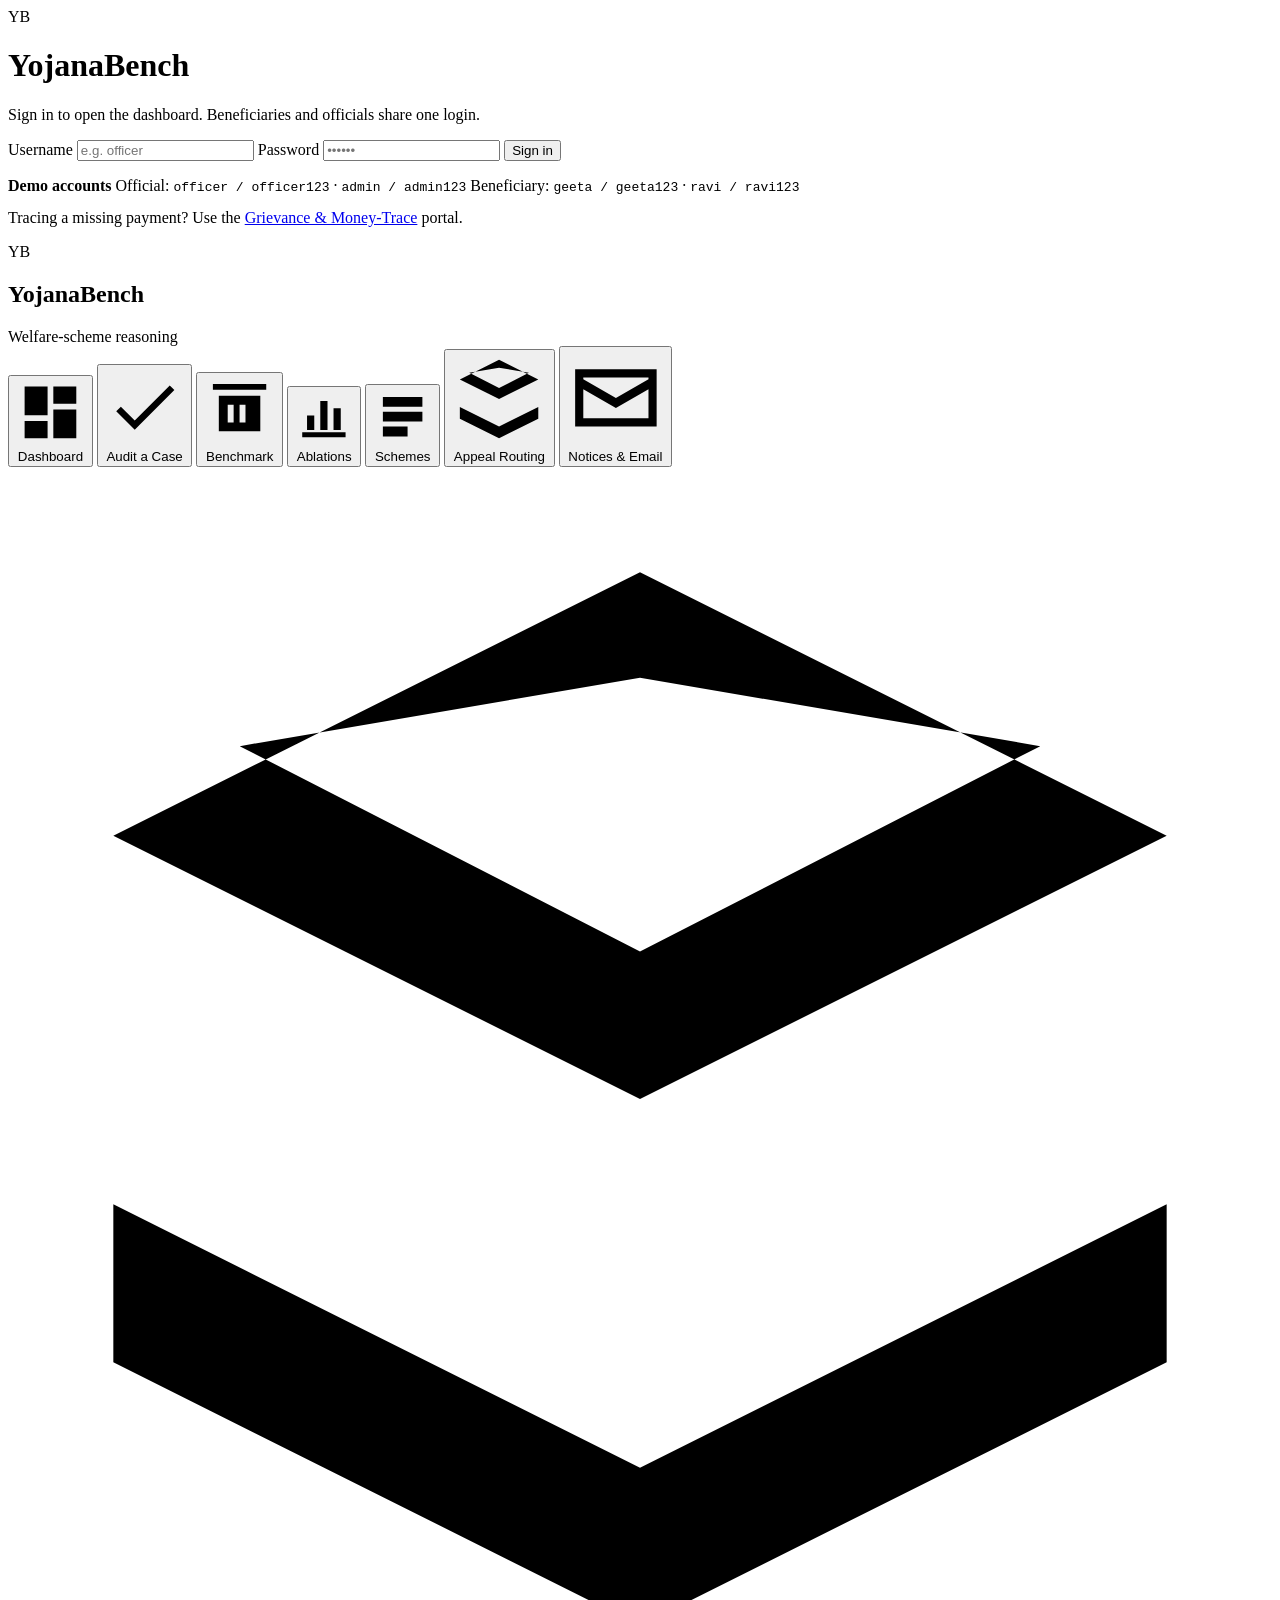
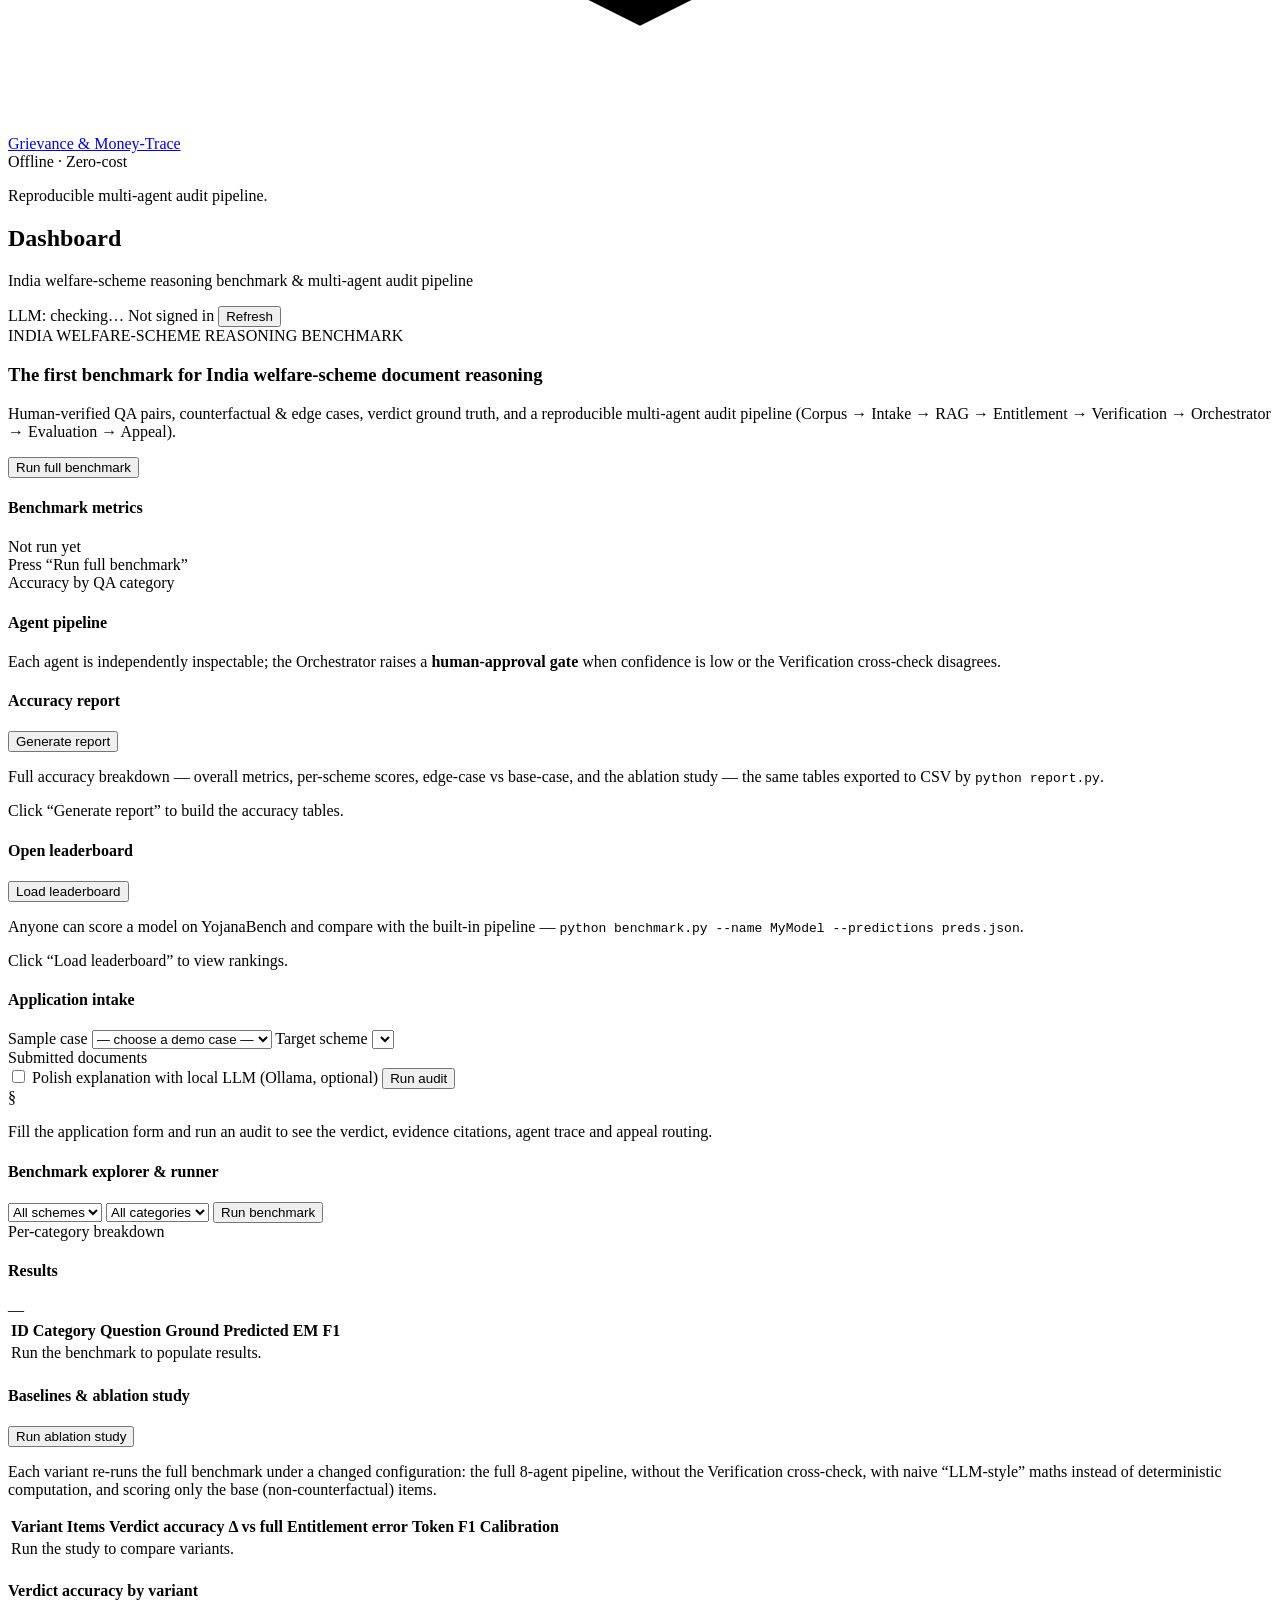
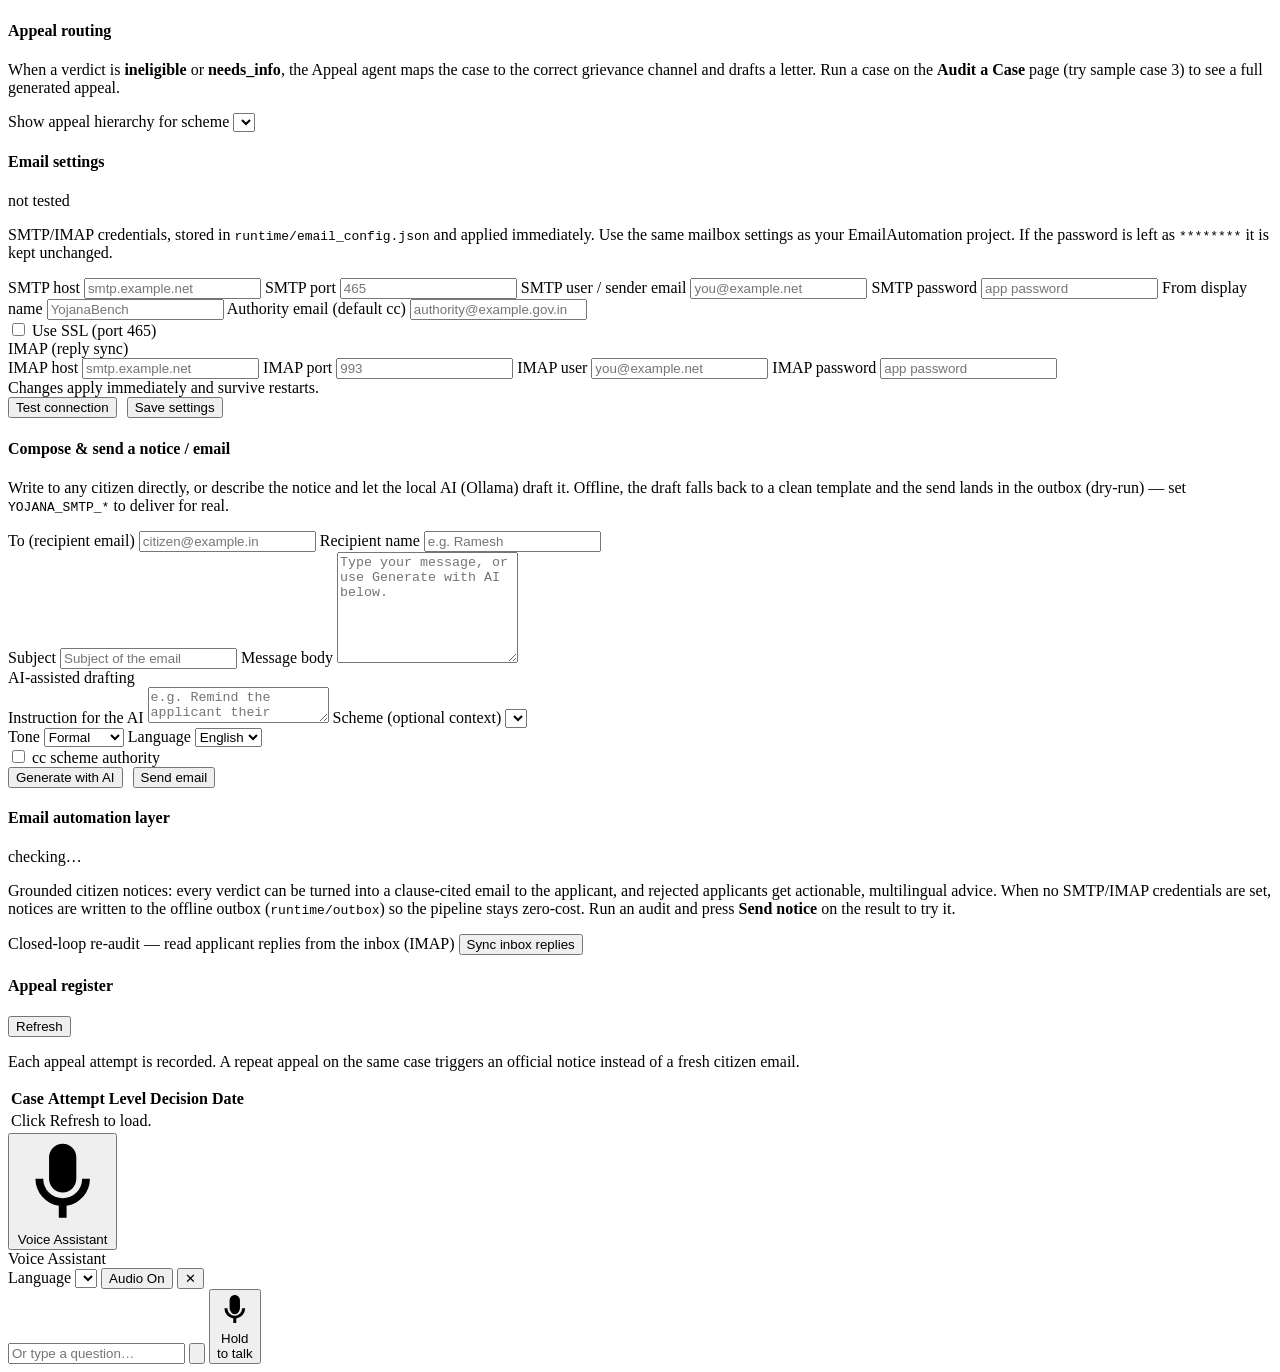
==== YojanaBench/frontend/index.html @ f9360691 "Add YojanaBench: welfare-scheme audit pipeline + DBT money-trace grievance module" ====
<!DOCTYPE html>
<html lang="en">
<head>
  <meta charset="UTF-8" />
  <meta name="viewport" content="width=device-width, initial-scale=1.0" />
  <title>YojanaBench — Welfare-Scheme Audit</title>
  <link rel="stylesheet" href="/static/styles.css?v=2" />
</head>
<body>
  <!-- ============================ LOGIN GATE ============================ -->
  <div id="auth-gate" class="auth-gate">
    <div class="auth-card">
      <div class="brand-mark">YB</div>
      <h1>YojanaBench</h1>
      <p class="muted-line">Sign in to open the dashboard. Beneficiaries and officials share one login.</p>
      <label class="field"><span>Username</span>
        <input id="gate-user" type="text" autocomplete="username" placeholder="e.g. officer" /></label>
      <label class="field"><span>Password</span>
        <input id="gate-pass" type="password" autocomplete="current-password" placeholder="••••••" /></label>
      <button class="btn btn-primary btn-block" id="gate-login">Sign in</button>
      <p id="gate-error" class="form-error"></p>
      <div class="demo-hint">
        <strong>Demo accounts</strong>
        <span>Official: <code>officer / officer123</code> · <code>admin / admin123</code></span>
        <span>Beneficiary: <code>geeta / geeta123</code> · <code>ravi / ravi123</code></span>
      </div>
      <p class="muted-line" style="margin-top:14px">Tracing a missing payment? Use the
        <a href="/grievance">Grievance &amp; Money-Trace</a> portal.</p>
    </div>
  </div>

  <!-- ============================ SIDEBAR ============================ -->
  <aside class="sidebar">
    <div class="brand">
      <div class="brand-mark">YB</div>
      <div class="brand-text">
        <h1>YojanaBench</h1>
        <span>Welfare-scheme reasoning</span>
      </div>
    </div>
    <nav class="nav">
      <button class="nav-item active" data-page="dashboard">
        <svg viewBox="0 0 24 24"><path d="M3 13h8V3H3v10zm0 8h8v-6H3v6zm10 0h8V11h-8v10zm0-18v6h8V3h-8z"/></svg>
        Dashboard
      </button>
      <button class="nav-item" data-page="audit">
        <svg viewBox="0 0 24 24"><path d="M9 16.2 4.8 12l-1.4 1.4L9 19 21 7l-1.4-1.4z"/></svg>
        Audit a Case
      </button>
      <button class="nav-item" data-page="benchmark">
        <svg viewBox="0 0 24 24"><path d="M3 3h18v2H3V3zm2 4h14v12H5V7zm3 3v6h2V10H8zm4 0v6h2V10h-2z"/></svg>
        Benchmark
      </button>
      <button class="nav-item" data-page="ablations">
        <svg viewBox="0 0 24 24"><path d="M3 20h18v-2H3v2zM5 11h3v6H5v-6zm5.5-6h3v12h-3V5zM16 8h3v9h-3V8z"/></svg>
        Ablations
      </button>
      <button class="nav-item" data-page="schemes">
        <svg viewBox="0 0 24 24"><path d="M4 4h16v4H4V4zm0 6h16v4H4v-4zm0 6h10v4H4v-4z"/></svg>
        Schemes
      </button>
      <button class="nav-item" data-page="appeal">
        <svg viewBox="0 0 24 24"><path d="M12 2 2 7l10 5 10-5-10-5zm0 7.2L4.4 5.3 12 4l7.6 1.3L12 9.2zM2 17l10 5 10-5v-3l-10 5-10-5z"/></svg>
        Appeal Routing
      </button>
      <button class="nav-item" data-page="notices">
        <svg viewBox="0 0 24 24"><path d="M2 5h20v14H2V5zm2 2v.4l8 4.6 8-4.6V7H4zm0 2.9V17h16V9.9l-8 4.6-8-4.6z"/></svg>
        Notices &amp; Email
      </button>
      <a class="nav-item" href="/grievance">
        <svg viewBox="0 0 24 24"><path d="M12 2 2 7l10 5 10-5-10-5zm0 7.2L4.4 5.3 12 4l7.6 1.3L12 9.2zM2 17l10 5 10-5v-3l-10 5-10-5z"/></svg>
        Grievance &amp; Money-Trace
      </a>
    </nav>
    <div class="sidebar-foot">
      <span class="toc-badge">Offline · Zero-cost</span>
      <p>Reproducible multi-agent audit pipeline.</p>
    </div>
  </aside>

  <!-- ============================ MAIN ============================ -->
  <main class="main">
    <header class="topbar">
      <div>
        <h2 id="page-title">Dashboard</h2>
        <p id="page-subtitle">India welfare-scheme reasoning benchmark &amp; multi-agent audit pipeline</p>
      </div>
      <div class="topbar-actions">
        <span id="llm-pill" class="pill pill-muted">LLM: checking…</span>
        <span id="dash-user" class="pill pill-muted">Not signed in</span>
        <button class="btn btn-ghost" id="btn-dash-logout" style="display:none">Sign out</button>
        <button class="btn btn-ghost" id="btn-refresh">Refresh</button>
      </div>
    </header>

    <div class="content">
      <!-- ----------------------- DASHBOARD ----------------------- -->
      <section id="page-dashboard" class="page active">
        <div class="hero">
          <div class="hero-text">
            <span class="tag">INDIA WELFARE-SCHEME REASONING BENCHMARK</span>
            <h3>The first benchmark for India welfare-scheme document reasoning</h3>
            <p>Human-verified QA pairs, counterfactual &amp; edge cases, verdict ground truth,
              and a reproducible multi-agent audit pipeline (Corpus → Intake → RAG →
              Entitlement → Verification → Orchestrator → Evaluation → Appeal).</p>
          </div>
          <button class="btn btn-primary" id="btn-quick-benchmark">Run full benchmark</button>
        </div>

        <div class="stat-grid" id="stat-grid"></div>

        <div class="split">
          <div class="card">
            <div class="card-head">
              <h4>Benchmark metrics</h4>
              <span class="muted" id="metrics-run-note">Not run yet</span>
            </div>
            <div id="quick-metrics" class="metric-grid">
              <div class="metric placeholder">Press “Run full benchmark”</div>
            </div>
            <div class="chart-block">
              <div class="chart-title">Accuracy by QA category</div>
              <div id="category-chart" class="bars"></div>
            </div>
          </div>

          <div class="card">
            <div class="card-head"><h4>Agent pipeline</h4></div>
            <div class="pipeline" id="pipeline-flow"></div>
            <div class="pipeline-note">
              Each agent is independently inspectable; the Orchestrator raises a
              <strong>human-approval gate</strong> when confidence is low or the
              Verification cross-check disagrees.
            </div>
          </div>
        </div>

        <div class="card">
          <div class="card-head">
            <h4>Accuracy report</h4>
            <button class="btn btn-primary" id="btn-accuracy-report">Generate report</button>
          </div>
          <p class="muted">Full accuracy breakdown — overall metrics, per-scheme
            scores, edge-case vs base-case, and the ablation study — the same
            tables exported to CSV by <code>python report.py</code>.</p>
          <div id="report-body" class="report-body">
            <div class="muted center">Click “Generate report” to build the accuracy tables.</div>
          </div>
        </div>

        <div class="card">
          <div class="card-head">
            <h4>Open leaderboard</h4>
            <button class="btn btn-primary" id="btn-leaderboard">Load leaderboard</button>
          </div>
          <p class="muted">Anyone can score a model on YojanaBench and compare with
            the built-in pipeline — <code>python benchmark.py --name MyModel
            --predictions preds.json</code>.</p>
          <div id="leaderboard-body" class="report-body">
            <div class="muted center">Click “Load leaderboard” to view rankings.</div>
          </div>
        </div>
      </section>

      <!-- ----------------------- AUDIT ----------------------- -->
      <section id="page-audit" class="page">
        <div class="audit-layout">
          <div class="card audit-form">
            <div class="card-head"><h4>Application intake</h4></div>

            <label class="field">
              <span>Sample case</span>
              <select id="sample-case"><option value="">— choose a demo case —</option></select>
            </label>

            <label class="field">
              <span>Target scheme</span>
              <select id="audit-scheme"></select>
            </label>

            <div id="applicant-fields" class="field-grid"></div>

            <div class="field">
              <span>Submitted documents</span>
              <div id="doc-checklist" class="doc-checklist"></div>
            </div>

            <label class="switch">
              <input type="checkbox" id="audit-use-llm" />
              <span>Polish explanation with local LLM (Ollama, optional)</span>
            </label>

            <button class="btn btn-primary btn-block" id="btn-audit">Run audit</button>
          </div>

          <div class="card audit-result" id="audit-result">
            <div class="empty-state">
              <div class="empty-icon">§</div>
              <p>Fill the application form and run an audit to see the verdict,
                evidence citations, agent trace and appeal routing.</p>
            </div>
          </div>
        </div>
      </section>

      <!-- ----------------------- BENCHMARK ----------------------- -->
      <section id="page-benchmark" class="page">
        <div class="card">
          <div class="card-head">
            <h4>Benchmark explorer &amp; runner</h4>
            <div class="filter-row">
              <select id="bench-scheme"><option value="">All schemes</option></select>
              <select id="bench-category">
                <option value="">All categories</option>
                <option value="eligibility">eligibility</option>
                <option value="entitlement">entitlement</option>
                <option value="documents">documents</option>
                <option value="appeal">appeal</option>
              </select>
              <button class="btn btn-primary" id="btn-run-benchmark">Run benchmark</button>
            </div>
          </div>
          <div id="bench-metrics" class="metric-grid"></div>
          <div class="chart-block">
            <div class="chart-title">Per-category breakdown</div>
            <div id="bench-category-chart" class="bars"></div>
          </div>
        </div>

        <div class="card">
          <div class="card-head">
            <h4>Results</h4>
            <span class="muted" id="bench-count">—</span>
          </div>
          <div class="table-wrap">
            <table class="results-table">
              <thead>
                <tr>
                  <th>ID</th><th>Category</th><th>Question</th>
                  <th>Ground</th><th>Predicted</th><th>EM</th><th>F1</th>
                </tr>
              </thead>
              <tbody id="bench-rows">
                <tr><td colspan="7" class="muted center">Run the benchmark to populate results.</td></tr>
              </tbody>
            </table>
          </div>
        </div>
      </section>

      <!-- ----------------------- ABLATIONS ----------------------- -->
      <section id="page-ablations" class="page">
        <div class="card">
          <div class="card-head">
            <h4>Baselines &amp; ablation study</h4>
            <button class="btn btn-primary" id="btn-run-ablation">Run ablation study</button>
          </div>
          <p class="muted">Each variant re-runs the full benchmark under a changed
            configuration: the full 8-agent pipeline, without the Verification
            cross-check, with naive “LLM-style” maths instead of deterministic
            computation, and scoring only the base (non-counterfactual) items.</p>
          <div class="table-wrap">
            <table class="results-table">
              <thead>
                <tr><th>Variant</th><th>Items</th><th>Verdict accuracy</th>
                  <th>Δ vs full</th><th>Entitlement error</th><th>Token F1</th><th>Calibration</th></tr>
              </thead>
              <tbody id="ablation-rows">
                <tr><td colspan="7" class="muted center">Run the study to compare variants.</td></tr>
              </tbody>
            </table>
          </div>
        </div>
        <div class="card">
          <div class="card-head"><h4>Verdict accuracy by variant</h4></div>
          <div id="ablation-chart" class="bars"></div>
        </div>
      </section>

      <!-- ----------------------- SCHEMES ----------------------- -->
      <section id="page-schemes" class="page">
        <div class="scheme-grid" id="scheme-grid"></div>
      </section>

      <!-- ----------------------- APPEAL ----------------------- -->
      <section id="page-appeal" class="page">
        <div class="card">
          <div class="card-head"><h4>Appeal routing</h4></div>
          <p class="muted">When a verdict is <b>ineligible</b> or <b>needs_info</b>, the Appeal
            agent maps the case to the correct grievance channel and drafts a letter.
            Run a case on the <b>Audit a Case</b> page (try sample case 3) to see a full
            generated appeal.</p>
          <div class="field">
            <span>Show appeal hierarchy for scheme</span>
            <select id="appeal-scheme"></select>
          </div>
          <div id="appeal-hierarchy" class="hierarchy"></div>
        </div>
      </section>

      <!-- ----------------------- NOTICES / EMAIL ----------------------- -->
      <section id="page-notices" class="page">
        <div class="card">
          <div class="card-head">
            <h4>Email settings</h4>
            <span id="email-test-status" class="pill pill-muted">not tested</span>
          </div>
          <p class="muted">SMTP/IMAP credentials, stored in <code>runtime/email_config.json</code>
            and applied immediately. Use the same mailbox settings as your EmailAutomation
            project. If the password is left as <code>********</code> it is kept unchanged.</p>
          <div class="field-grid">
            <label class="field"><span>SMTP host</span>
              <input type="text" id="set-smtp-host" placeholder="smtp.example.net" /></label>
            <label class="field"><span>SMTP port</span>
              <input type="number" id="set-smtp-port" placeholder="465" /></label>
            <label class="field"><span>SMTP user / sender email</span>
              <input type="text" id="set-smtp-user" placeholder="you@example.net" /></label>
            <label class="field"><span>SMTP password</span>
              <input type="password" id="set-smtp-pass" placeholder="app password" /></label>
            <label class="field"><span>From display name</span>
              <input type="text" id="set-smtp-name" placeholder="YojanaBench" /></label>
            <label class="field"><span>Authority email (default cc)</span>
              <input type="text" id="set-authority" placeholder="authority@example.gov.in" /></label>
          </div>
          <label class="switch"><input type="checkbox" id="set-smtp-ssl" /> Use SSL (port 465)</label>
          <div class="section-label">IMAP (reply sync)</div>
          <div class="field-grid">
            <label class="field"><span>IMAP host</span>
              <input type="text" id="set-imap-host" placeholder="smtp.example.net" /></label>
            <label class="field"><span>IMAP port</span>
              <input type="number" id="set-imap-port" placeholder="993" /></label>
            <label class="field"><span>IMAP user</span>
              <input type="text" id="set-imap-user" placeholder="you@example.net" /></label>
            <label class="field"><span>IMAP password</span>
              <input type="password" id="set-imap-pass" placeholder="app password" /></label>
          </div>
          <div class="notice-actions">
            <span class="muted" id="email-test-note">Changes apply immediately and survive restarts.</span>
            <div style="display:flex;gap:10px">
              <button class="btn btn-ghost" id="btn-email-test">Test connection</button>
              <button class="btn btn-primary" id="btn-email-save">Save settings</button>
            </div>
          </div>
        </div>

        <div class="card">
          <div class="card-head"><h4>Compose &amp; send a notice / email</h4></div>
          <p class="muted">Write to any citizen directly, or describe the notice and let
            the local AI (Ollama) draft it. Offline, the draft falls back to a clean
            template and the send lands in the outbox (dry-run) — set
            <code>YOJANA_SMTP_*</code> to deliver for real.</p>
          <div class="field-grid">
            <label class="field"><span>To (recipient email)</span>
              <input type="email" id="mail-to" placeholder="citizen@example.in" /></label>
            <label class="field"><span>Recipient name</span>
              <input type="text" id="mail-name" placeholder="e.g. Ramesh" /></label>
          </div>
          <label class="field"><span>Subject</span>
            <input type="text" id="mail-subject" placeholder="Subject of the email" /></label>
          <label class="field"><span>Message body</span>
            <textarea id="mail-body" rows="7" placeholder="Type your message, or use Generate with AI below."></textarea></label>

          <div class="section-label">AI-assisted drafting</div>
          <div class="field-grid">
            <label class="field"><span>Instruction for the AI</span>
              <textarea id="mail-instruction" rows="2" placeholder="e.g. Remind the applicant their income certificate is still pending and they can upload it within 30 days."></textarea></label>
            <label class="field"><span>Scheme (optional context)</span>
              <select id="mail-scheme"></select></label>
          </div>
          <div class="field-grid">
            <label class="field"><span>Tone</span>
              <select id="mail-tone">
                <option value="formal">Formal</option>
                <option value="friendly">Friendly</option>
                <option value="urgent">Urgent</option>
                <option value="reminder">Reminder</option>
              </select></label>
            <label class="field"><span>Language</span>
              <select id="mail-lang">
                <option value="en">English</option>
                <option value="hi">Hindi</option>
                <option value="mr">Marathi</option>
                <option value="ta">Tamil</option>
                <option value="bn">Bengali</option>
              </select></label>
          </div>
          <div class="notice-actions">
            <label class="switch"><input type="checkbox" id="mail-notify-auth" />
              cc scheme authority</label>
            <div style="display:flex;gap:10px">
              <button class="btn btn-ghost" id="btn-mail-draft">Generate with AI</button>
              <button class="btn btn-primary" id="btn-mail-send">Send email</button>
            </div>
          </div>
          <div id="mail-status" class="muted" style="margin-top:10px"></div>
        </div>

        <div class="card">
          <div class="card-head">
            <h4>Email automation layer</h4>
            <span id="notify-layer-status" class="pill pill-muted">checking…</span>
          </div>
          <p class="muted">Grounded citizen notices: every verdict can be turned into a
            clause-cited email to the applicant, and rejected applicants get actionable,
            multilingual advice. When no SMTP/IMAP credentials are set, notices are written
            to the offline outbox (<code>runtime/outbox</code>) so the pipeline stays
            zero-cost. Run an audit and press <b>Send notice</b> on the result to try it.</p>
          <div class="field">
            <span>Closed-loop re-audit — read applicant replies from the inbox (IMAP)</span>
            <button class="btn btn-primary" id="btn-sync-replies">Sync inbox replies</button>
          </div>
          <div id="replies-body" class="report-body"></div>
        </div>

        <div class="card">
          <div class="card-head">
            <h4>Appeal register</h4>
            <button class="btn btn-ghost" id="btn-load-appeals">Refresh</button>
          </div>
          <p class="muted">Each appeal attempt is recorded. A repeat appeal on the same case
            triggers an official notice instead of a fresh citizen email.</p>
          <div class="table-wrap">
            <table class="results-table">
              <thead><tr><th>Case</th><th>Attempt</th><th>Level</th><th>Decision</th><th>Date</th></tr></thead>
              <tbody id="appeal-rows"><tr><td colspan="5" class="muted center">Click Refresh to load.</td></tr></tbody>
            </table>
          </div>
        </div>
      </section>
    </div>
  </main>

  <!-- ----------------------- VOICE ASSISTANT WIDGET ----------------------- -->
  <button id="vb-launcher" class="vb-launcher" aria-haspopup="dialog"
          aria-expanded="false" aria-label="Open voice assistant">
    <svg viewBox="0 0 24 24" aria-hidden="true">
      <path d="M12 14.5A3.5 3.5 0 0 0 15.5 11V5.5a3.5 3.5 0 0 0-7 0V11A3.5 3.5 0 0 0 12 14.5zM17 11a5 5 0 0 1-10 0H5a7 7 0 0 0 6 6.92V21h2v-3.08A7 7 0 0 0 19 11h-2z"/>
    </svg>
    <span id="vb-launcher-label">Voice Assistant</span>
  </button>

  <div id="vb-panel" class="vb-panel" role="dialog" aria-label="Voice assistant"
       aria-hidden="true">
    <div class="vb-header">
      <div class="vb-title">
        <span class="vb-live-dot"></span> Voice Assistant
      </div>
      <label class="vb-lang" for="vb-lang">Language
        <select id="vb-lang" aria-label="Assistant language"></select>
      </label>
      <button id="vb-mute" class="vb-iconbtn" aria-label="Turn spoken replies off">Audio On</button>
      <button id="vb-close" class="vb-iconbtn" aria-label="Close assistant"
              title="Close">✕</button>
    </div>

    <div class="vb-messages" id="vb-messages" role="log" aria-live="polite"></div>

    <div class="vb-chips" id="vb-chips" aria-label="Suggested questions"></div>

    <div class="vb-footer">
      <input id="vb-input" type="text" autocomplete="off"
             aria-label="Type your question" placeholder="Or type a question…" />
      <button id="vb-send" class="vb-send" aria-label="Send">
        <svg viewBox="0 0 24 24" aria-hidden="true"><path d="M2 21 23 12 2 3v7l15 2-15 2v7z"/></svg>
      </button>
      <button id="vb-mic" class="vb-mic" aria-label="Press and hold to talk, release to send">
        <svg viewBox="0 0 24 24" aria-hidden="true">
          <path d="M12 2a3 3 0 0 0-3 3v7a3 3 0 0 0 6 0V5a3 3 0 0 0-3-3zM12 14.5A3.5 3.5 0 0 0 15.5 11V5.5a3.5 3.5 0 0 0-7 0V11A3.5 3.5 0 0 0 12 14.5zM17 11a5 5 0 0 1-10 0H5a7 7 0 0 0 6 6.92V21h2v-3.08A7 7 0 0 0 19 11h-2z"/>
        </svg>
        <span id="vb-mic-label">Hold<br/>to talk</span>
      </button>
    </div>
    <div class="vb-status" id="vb-status" aria-live="polite"></div>
  </div>

  <script src="/static/app.js?v=3"></script>
  <script src="/static/voicebot.js?v=3"></script>
</body>
</html>
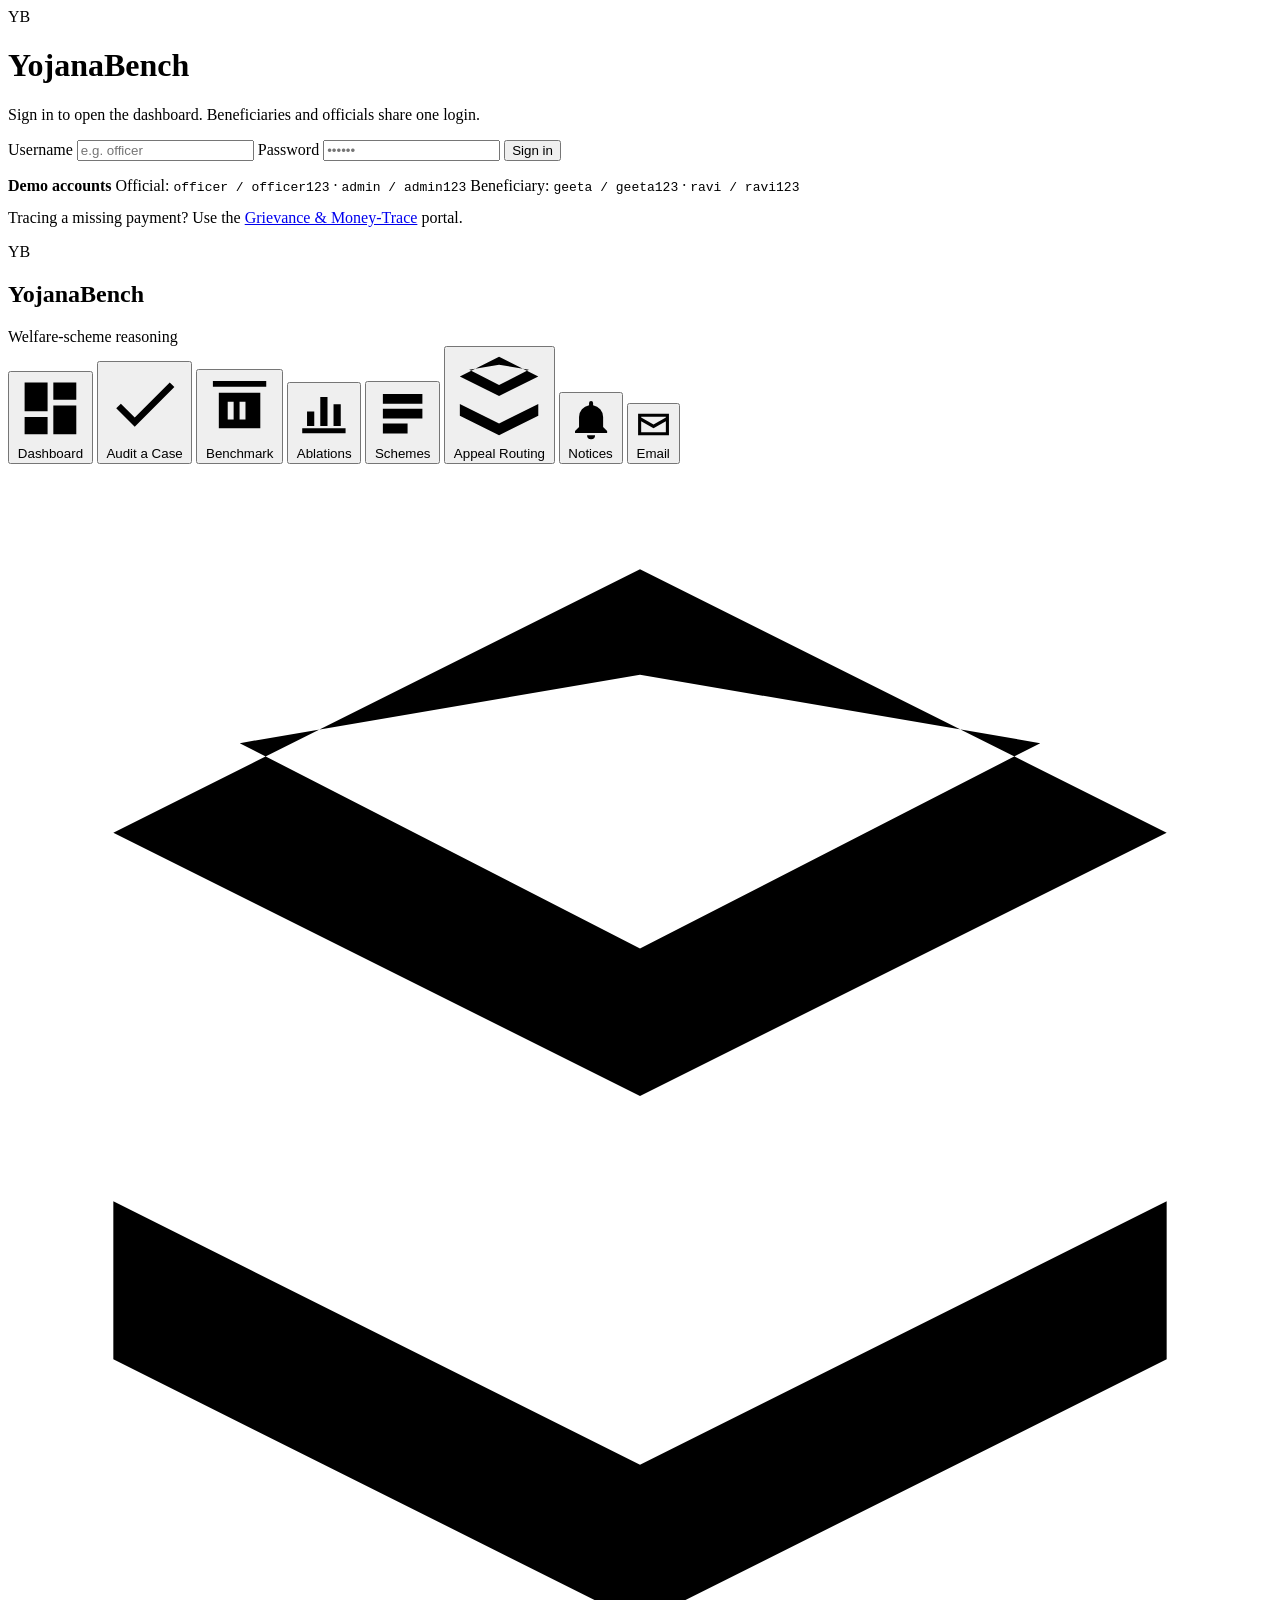
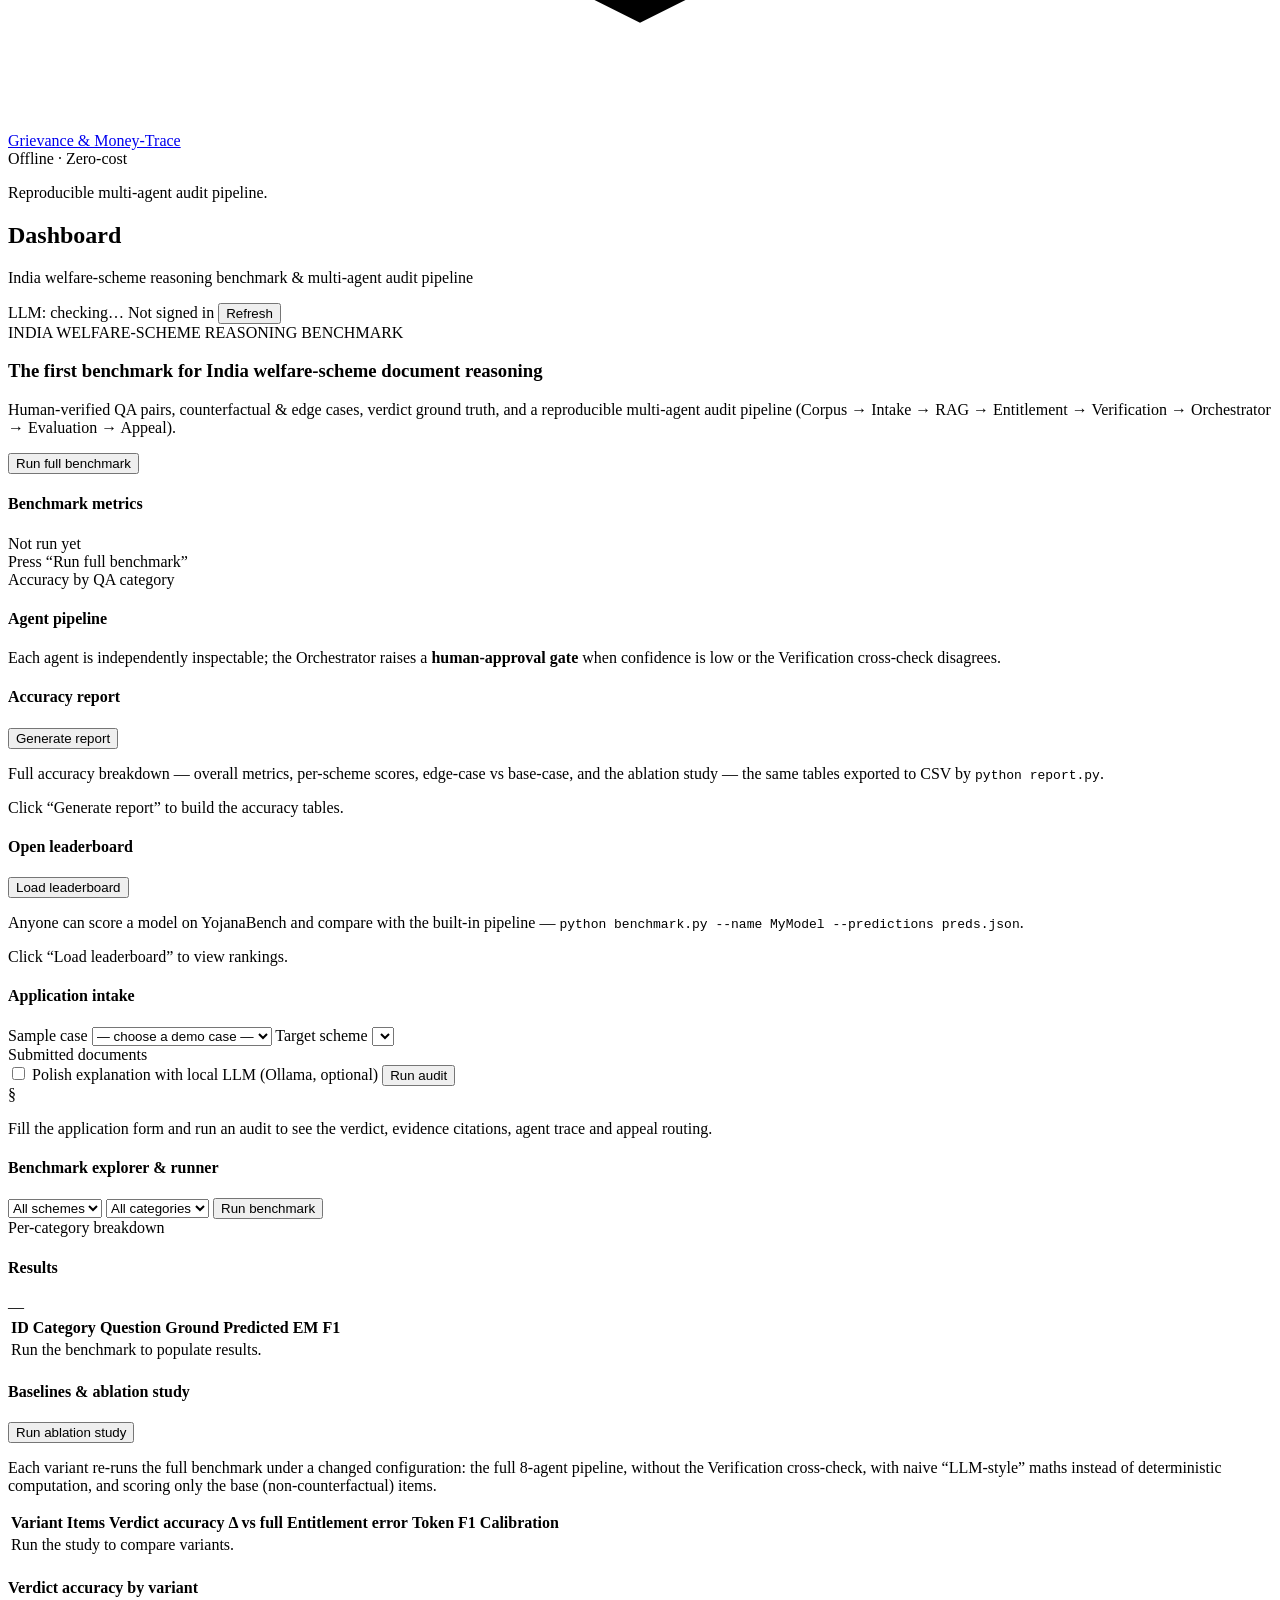
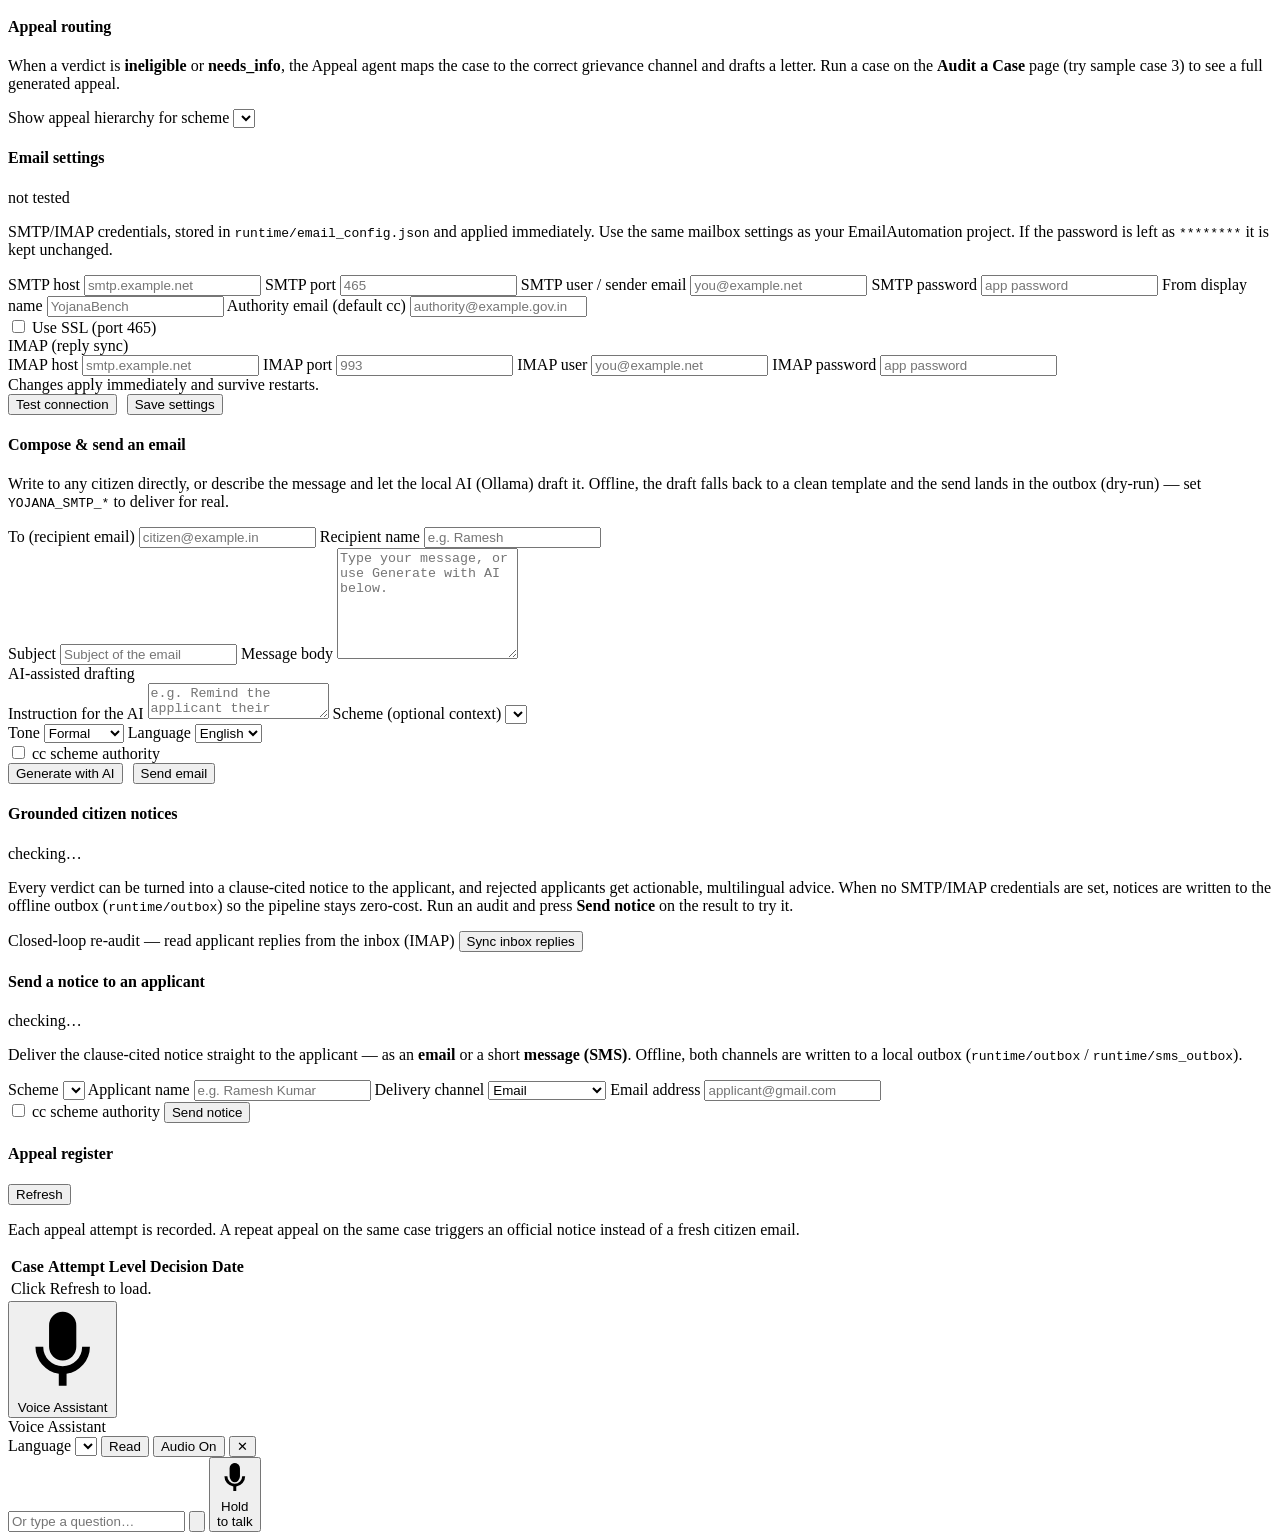
==== commit 55e080a8: "Update YojanaBench: 35 schemes, appeal & grievance demo data, email + SMS notices - Expand corpus to" ====
--- a/YojanaBench/frontend/index.html
+++ b/YojanaBench/frontend/index.html
@@ -4,7 +4,7 @@
   <meta charset="UTF-8" />
   <meta name="viewport" content="width=device-width, initial-scale=1.0" />
   <title>YojanaBench — Welfare-Scheme Audit</title>
-  <link rel="stylesheet" href="/static/styles.css?v=2" />
+  <link rel="stylesheet" href="/static/styles.css?v=3" />
 </head>
 <body>
   <!-- ============================ LOGIN GATE ============================ -->
@@ -64,8 +64,12 @@
         Appeal Routing
       </button>
       <button class="nav-item" data-page="notices">
+        <svg viewBox="0 0 24 24"><path d="M12 22a2 2 0 0 0 2-2h-4a2 2 0 0 0 2 2zm6-6V11a6 6 0 0 0-5-5.9V4a1 1 0 1 0-2 0v1.1A6 6 0 0 0 6 11v5l-2 2v1h16v-1l-2-2z"/></svg>
+        Notices
+      </button>
+      <button class="nav-item" data-page="email">
         <svg viewBox="0 0 24 24"><path d="M2 5h20v14H2V5zm2 2v.4l8 4.6 8-4.6V7H4zm0 2.9V17h16V9.9l-8 4.6-8-4.6z"/></svg>
-        Notices &amp; Email
+        Email
       </button>
       <a class="nav-item" href="/grievance">
         <svg viewBox="0 0 24 24"><path d="M12 2 2 7l10 5 10-5-10-5zm0 7.2L4.4 5.3 12 4l7.6 1.3L12 9.2zM2 17l10 5 10-5v-3l-10 5-10-5z"/></svg>
@@ -298,8 +302,8 @@
         </div>
       </section>
 
-      <!-- ----------------------- NOTICES / EMAIL ----------------------- -->
-      <section id="page-notices" class="page">
+      <!-- ----------------------- EMAIL ----------------------- -->
+      <section id="page-email" class="page">
         <div class="card">
           <div class="card-head">
             <h4>Email settings</h4>
@@ -344,8 +348,8 @@
         </div>
 
         <div class="card">
-          <div class="card-head"><h4>Compose &amp; send a notice / email</h4></div>
-          <p class="muted">Write to any citizen directly, or describe the notice and let
+          <div class="card-head"><h4>Compose &amp; send an email</h4></div>
+          <p class="muted">Write to any citizen directly, or describe the message and let
             the local AI (Ollama) draft it. Offline, the draft falls back to a clean
             template and the send lands in the outbox (dry-run) — set
             <code>YOJANA_SMTP_*</code> to deliver for real.</p>
@@ -394,22 +398,56 @@
           </div>
           <div id="mail-status" class="muted" style="margin-top:10px"></div>
         </div>
-
-        <div class="card">
-          <div class="card-head">
-            <h4>Email automation layer</h4>
+      </section>
+
+      <!-- ----------------------- NOTICES ----------------------- -->
+      <section id="page-notices" class="page">
+        <div class="card">
+          <div class="card-head">
+            <h4>Grounded citizen notices</h4>
             <span id="notify-layer-status" class="pill pill-muted">checking…</span>
           </div>
-          <p class="muted">Grounded citizen notices: every verdict can be turned into a
-            clause-cited email to the applicant, and rejected applicants get actionable,
-            multilingual advice. When no SMTP/IMAP credentials are set, notices are written
-            to the offline outbox (<code>runtime/outbox</code>) so the pipeline stays
-            zero-cost. Run an audit and press <b>Send notice</b> on the result to try it.</p>
+          <p class="muted">Every verdict can be turned into a clause-cited notice to the
+            applicant, and rejected applicants get actionable, multilingual advice. When no
+            SMTP/IMAP credentials are set, notices are written to the offline outbox
+            (<code>runtime/outbox</code>) so the pipeline stays zero-cost. Run an audit and
+            press <b>Send notice</b> on the result to try it.</p>
           <div class="field">
             <span>Closed-loop re-audit — read applicant replies from the inbox (IMAP)</span>
             <button class="btn btn-primary" id="btn-sync-replies">Sync inbox replies</button>
           </div>
           <div id="replies-body" class="report-body"></div>
+        </div>
+
+        <div class="card">
+          <div class="card-head">
+            <h4>Send a notice to an applicant</h4>
+            <span id="message-layer-status" class="pill pill-muted">checking…</span>
+          </div>
+          <p class="muted">Deliver the clause-cited notice straight to the applicant — as an
+            <b>email</b> or a short <b>message (SMS)</b>. Offline, both channels are written to a
+            local outbox (<code>runtime/outbox</code> / <code>runtime/sms_outbox</code>).</p>
+          <div class="field-grid">
+            <label class="field"><span>Scheme</span>
+              <select id="notice-scheme"></select></label>
+            <label class="field"><span>Applicant name</span>
+              <input type="text" id="notice-name" placeholder="e.g. Ramesh Kumar" /></label>
+            <label class="field"><span>Delivery channel</span>
+              <select id="notice-channel">
+                <option value="email">Email</option>
+                <option value="sms">Message (SMS)</option>
+              </select></label>
+            <label class="field" id="notice-email-field"><span>Email address</span>
+              <input type="email" id="notice-email" placeholder="applicant@gmail.com" /></label>
+            <label class="field" id="notice-phone-field" style="display:none"><span>Mobile number</span>
+              <input type="tel" id="notice-phone" placeholder="+919812345678" /></label>
+          </div>
+          <div class="notice-actions">
+            <label class="switch"><input type="checkbox" id="notice-notify-auth" />
+              cc scheme authority</label>
+            <button class="btn btn-primary" id="btn-notice-send">Send notice</button>
+          </div>
+          <div id="notice-send-status" class="muted" style="margin-top:10px"></div>
         </div>
 
         <div class="card">
@@ -448,6 +486,8 @@
       <label class="vb-lang" for="vb-lang">Language
         <select id="vb-lang" aria-label="Assistant language"></select>
       </label>
+      <button id="vb-read" class="vb-iconbtn" aria-label="Read the last reply aloud"
+              title="Read the last reply aloud">Read</button>
       <button id="vb-mute" class="vb-iconbtn" aria-label="Turn spoken replies off">Audio On</button>
       <button id="vb-close" class="vb-iconbtn" aria-label="Close assistant"
               title="Close">✕</button>
@@ -473,7 +513,7 @@
     <div class="vb-status" id="vb-status" aria-live="polite"></div>
   </div>
 
-  <script src="/static/app.js?v=3"></script>
-  <script src="/static/voicebot.js?v=3"></script>
+  <script src="/static/app.js?v=7"></script>
+  <script src="/static/voicebot.js?v=8"></script>
 </body>
 </html>
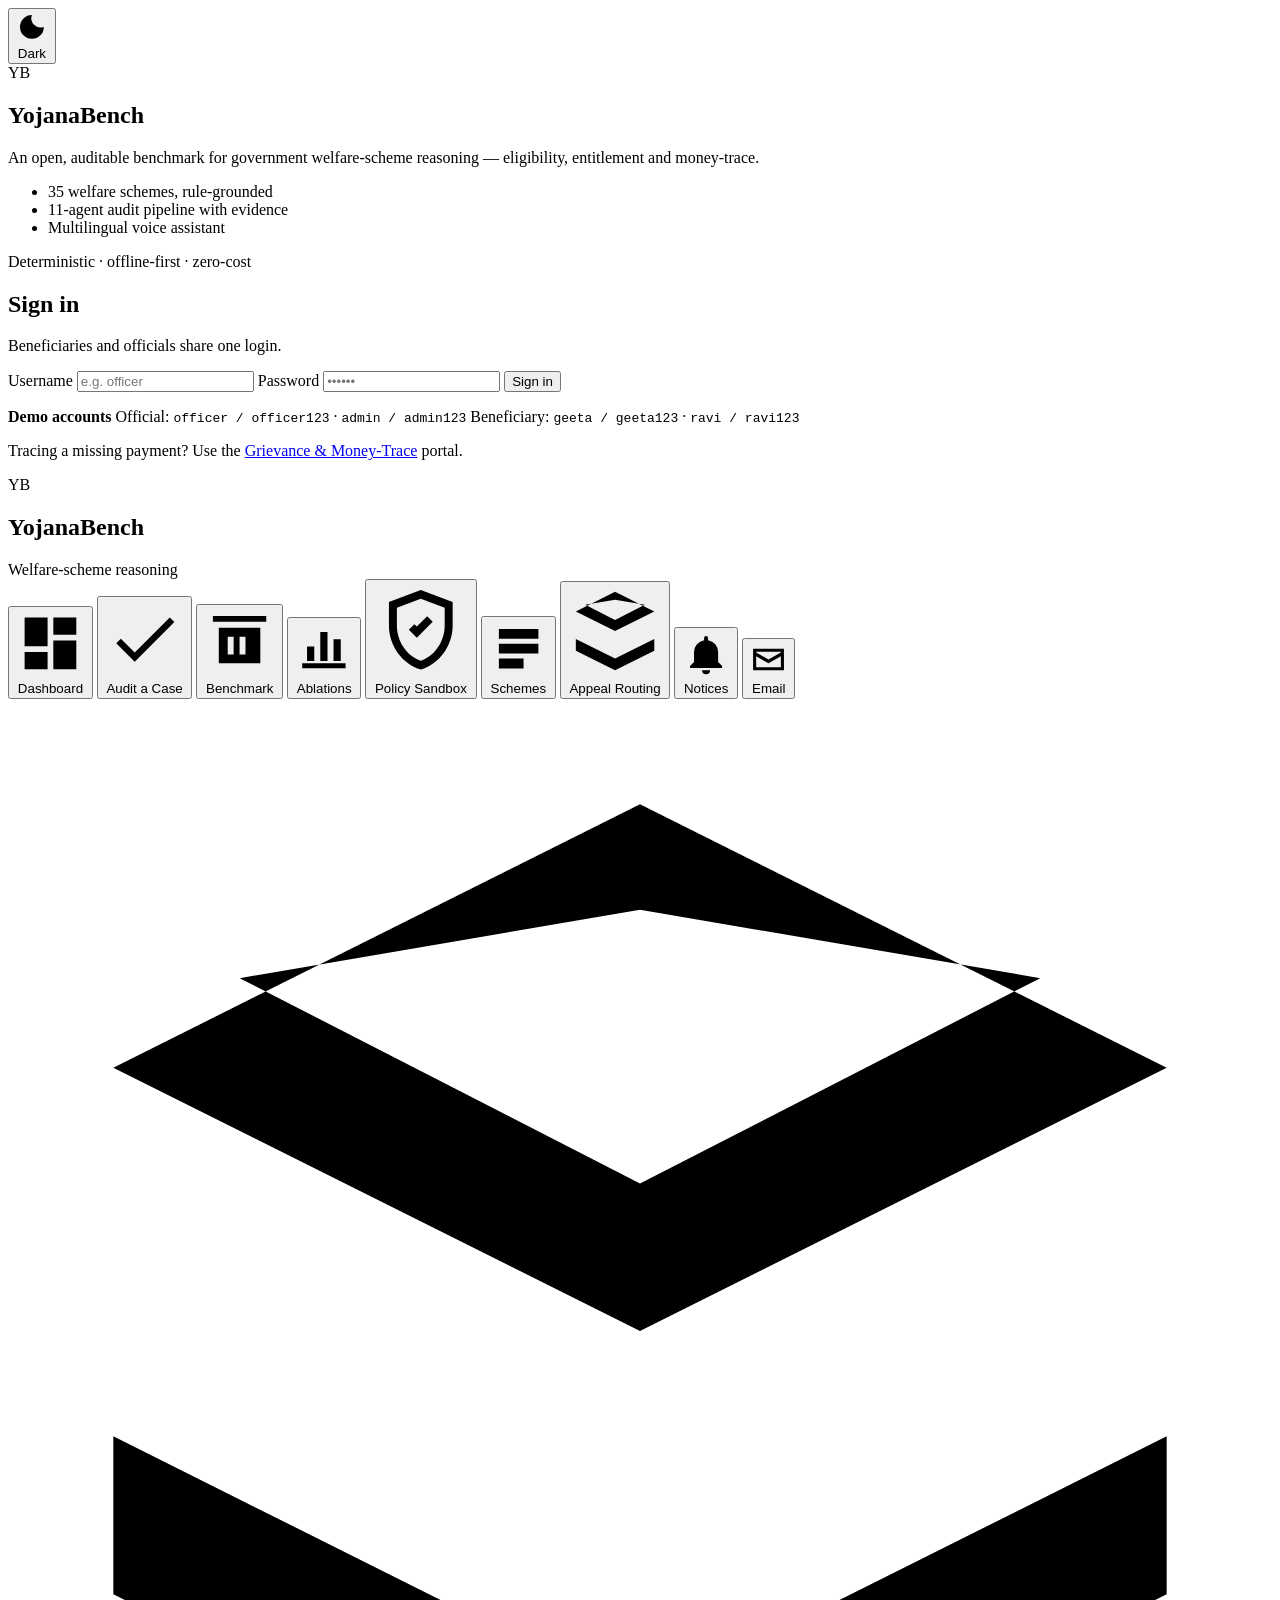
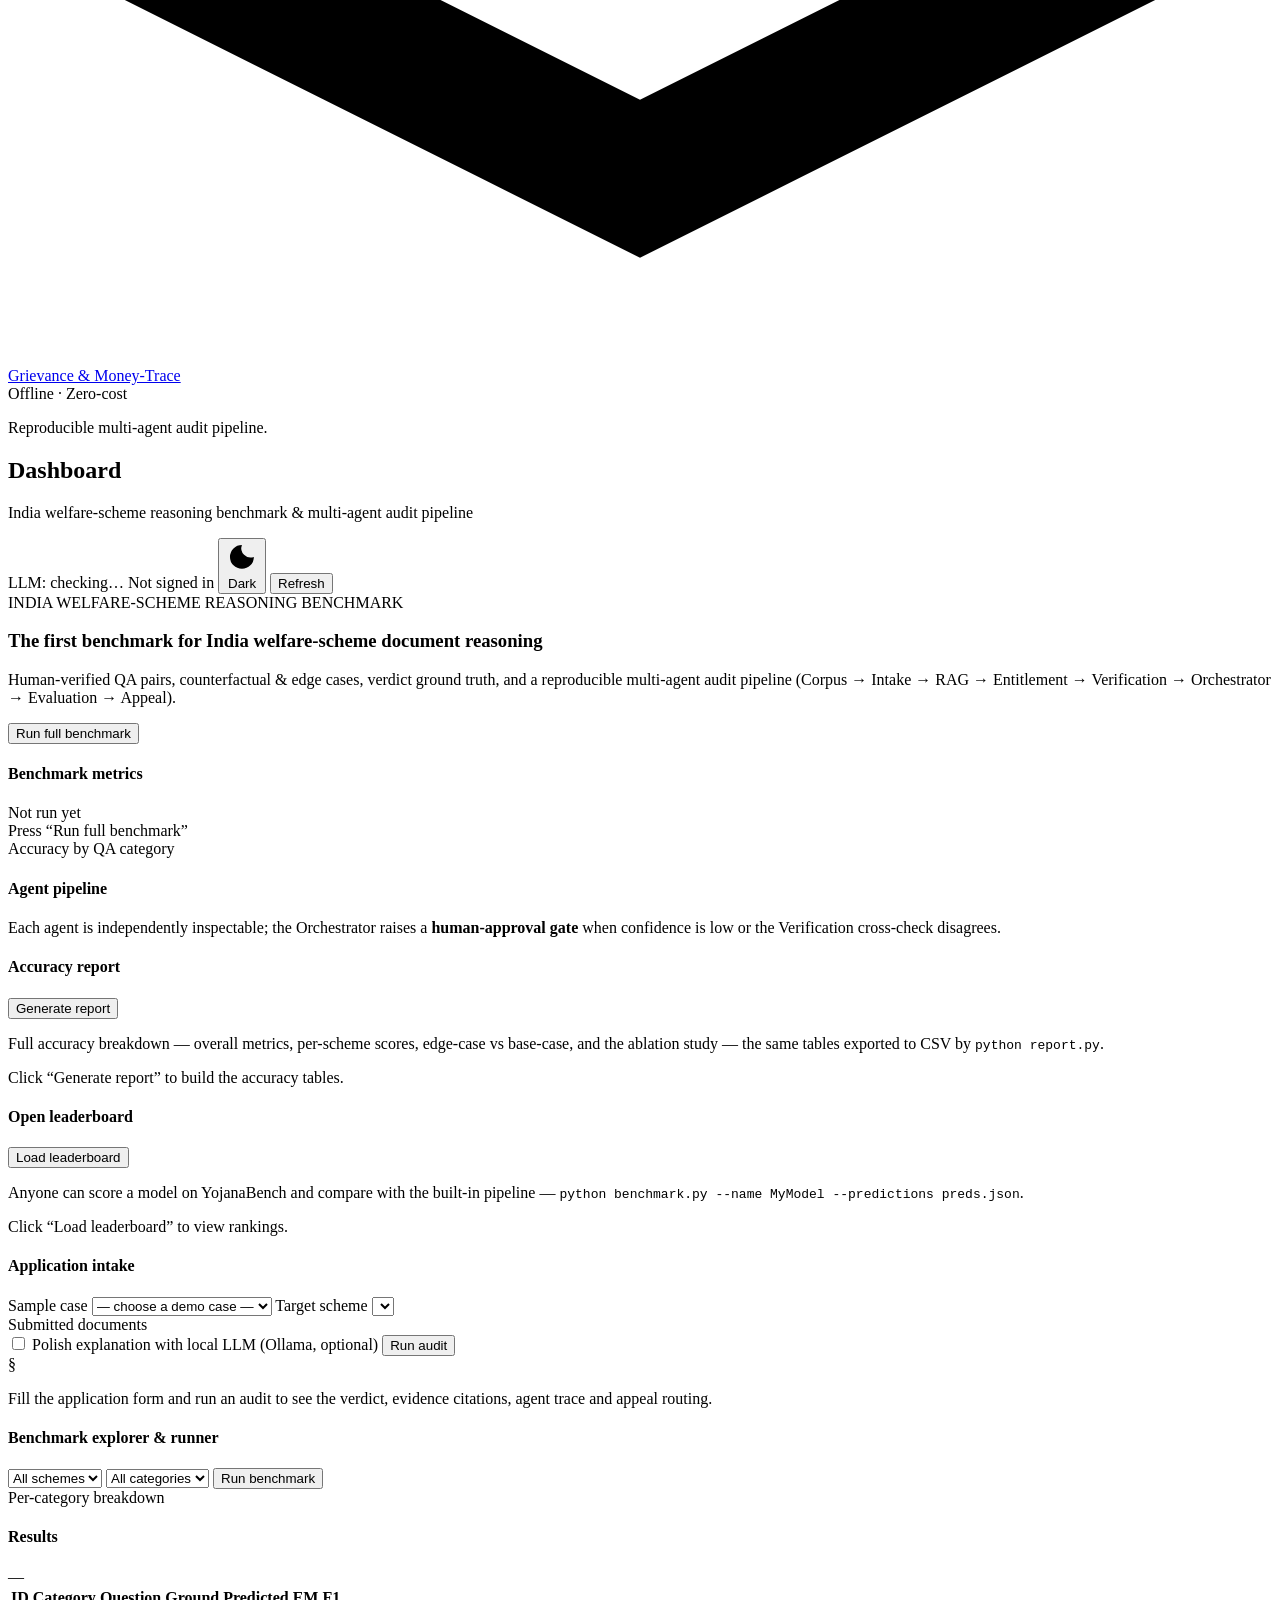
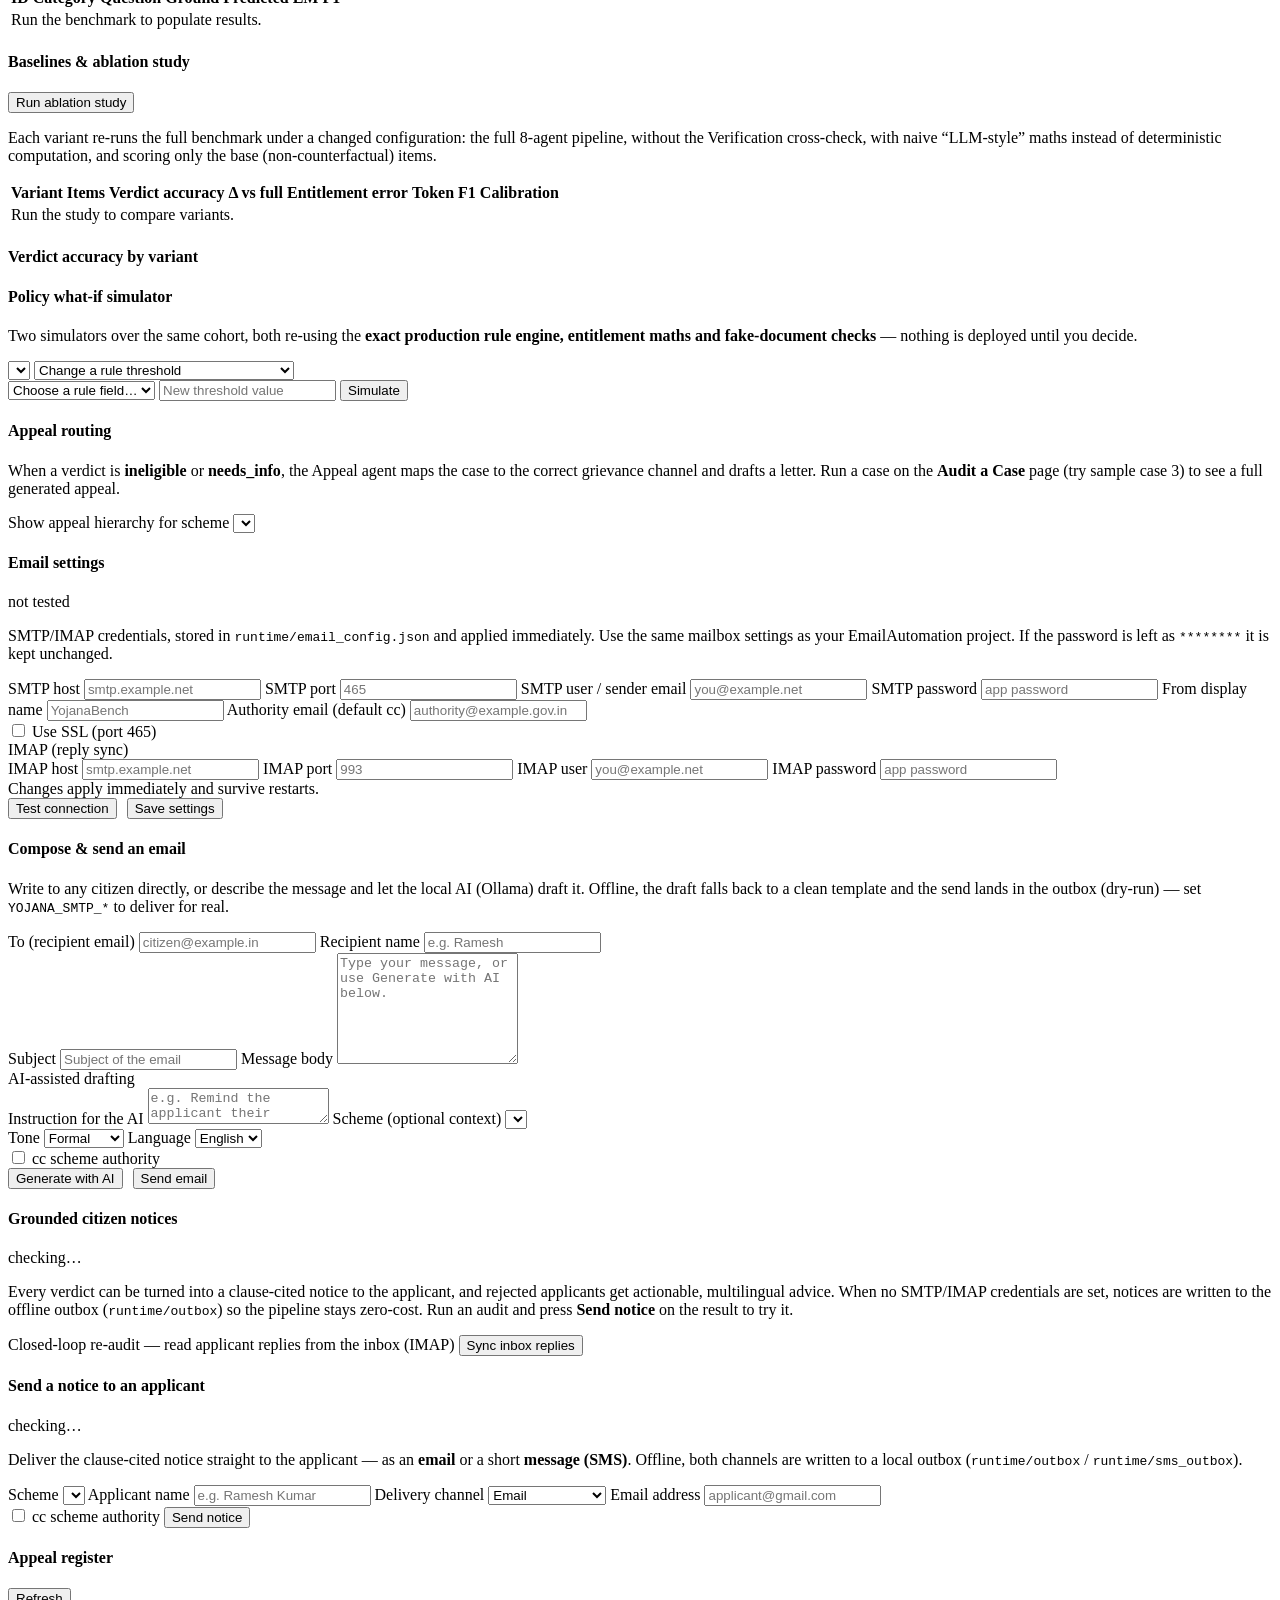
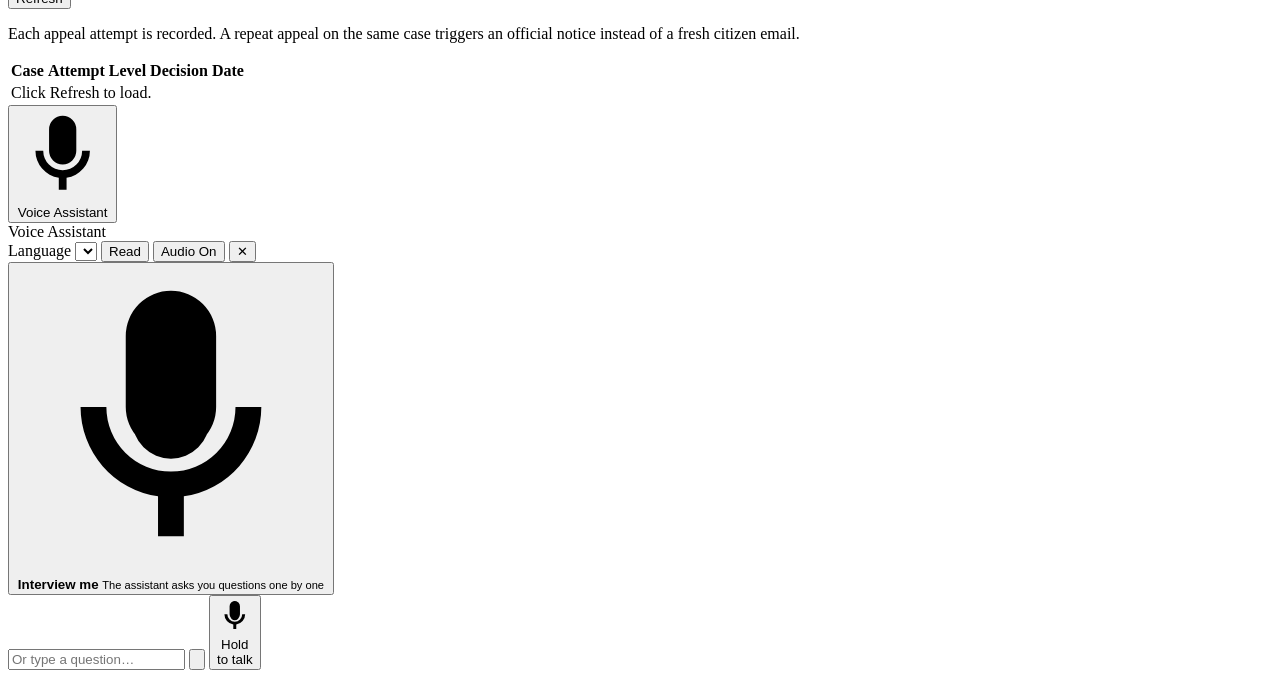
==== commit 502b1138: "Add policy sandbox, document integrity checks, UI theme toggle and docs" ====
--- a/YojanaBench/frontend/index.html
+++ b/YojanaBench/frontend/index.html
@@ -4,28 +4,56 @@
   <meta charset="UTF-8" />
   <meta name="viewport" content="width=device-width, initial-scale=1.0" />
   <title>YojanaBench — Welfare-Scheme Audit</title>
-  <link rel="stylesheet" href="/static/styles.css?v=3" />
+  <script>(function () { try { var t = localStorage.getItem("yb_theme") || "light"; document.documentElement.setAttribute("data-theme", t); } catch (e) { document.documentElement.setAttribute("data-theme", "light"); } })();</script>
+  <link rel="stylesheet" href="/static/styles.css?v=7" />
 </head>
 <body>
   <!-- ============================ LOGIN GATE ============================ -->
   <div id="auth-gate" class="auth-gate">
+    <div class="auth-bg" aria-hidden="true">
+      <span class="auth-orb o1"></span>
+      <span class="auth-orb o2"></span>
+      <span class="auth-orb o3"></span>
+      <span class="auth-orb o4"></span>
+      <span class="auth-grid"></span>
+      <span class="auth-sheen"></span>
+    </div>
+    <button class="btn theme-toggle theme-toggle-float" id="gate-theme" type="button"
+            title="Toggle theme" aria-pressed="false" aria-label="Toggle dark mode">
+      <svg viewBox="0 0 24 24" aria-hidden="true"><path d="M12 3a9 9 0 1 0 9 9 7 7 0 0 1-9-9z"/></svg>
+      <span class="theme-toggle-label">Dark</span>
+    </button>
     <div class="auth-card">
-      <div class="brand-mark">YB</div>
-      <h1>YojanaBench</h1>
-      <p class="muted-line">Sign in to open the dashboard. Beneficiaries and officials share one login.</p>
-      <label class="field"><span>Username</span>
-        <input id="gate-user" type="text" autocomplete="username" placeholder="e.g. officer" /></label>
-      <label class="field"><span>Password</span>
-        <input id="gate-pass" type="password" autocomplete="current-password" placeholder="••••••" /></label>
-      <button class="btn btn-primary btn-block" id="gate-login">Sign in</button>
-      <p id="gate-error" class="form-error"></p>
-      <div class="demo-hint">
-        <strong>Demo accounts</strong>
-        <span>Official: <code>officer / officer123</code> · <code>admin / admin123</code></span>
-        <span>Beneficiary: <code>geeta / geeta123</code> · <code>ravi / ravi123</code></span>
-      </div>
-      <p class="muted-line" style="margin-top:14px">Tracing a missing payment? Use the
-        <a href="/grievance">Grievance &amp; Money-Trace</a> portal.</p>
+      <aside class="auth-hero">
+        <div class="brand-mark">YB</div>
+        <h1>YojanaBench</h1>
+        <p class="auth-tagline">An open, auditable benchmark for government
+          welfare-scheme reasoning — eligibility, entitlement and money-trace.</p>
+        <ul class="auth-points">
+          <li><span class="auth-dot"></span> 35 welfare schemes, rule-grounded</li>
+          <li><span class="auth-dot"></span> 11-agent audit pipeline with evidence</li>
+          <li><span class="auth-dot"></span> Multilingual voice assistant</li>
+        </ul>
+        <p class="auth-foot">Deterministic · offline-first · zero-cost</p>
+      </aside>
+
+      <section class="auth-form">
+        <h2>Sign in</h2>
+        <p class="muted-line">Beneficiaries and officials share one login.</p>
+        <label class="field"><span>Username</span>
+          <input id="gate-user" type="text" autocomplete="username" placeholder="e.g. officer" /></label>
+        <label class="field"><span>Password</span>
+          <input id="gate-pass" type="password" autocomplete="current-password" placeholder="••••••" /></label>
+        <button class="btn btn-primary btn-block" id="gate-login">Sign in</button>
+        <p id="gate-error" class="form-error"></p>
+        <div class="demo-hint">
+          <strong>Demo accounts</strong>
+          <span>Official: <code>officer / officer123</code> · <code>admin / admin123</code></span>
+          <span>Beneficiary: <code>geeta / geeta123</code> · <code>ravi / ravi123</code></span>
+        </div>
+        <p class="muted-line auth-griev">Tracing a missing payment? Use the
+          <a href="/grievance">Grievance &amp; Money-Trace</a> portal.</p>
+      </section>
     </div>
   </div>
 
@@ -54,6 +82,10 @@
       <button class="nav-item" data-page="ablations">
         <svg viewBox="0 0 24 24"><path d="M3 20h18v-2H3v2zM5 11h3v6H5v-6zm5.5-6h3v12h-3V5zM16 8h3v9h-3V8z"/></svg>
         Ablations
+      </button>
+      <button class="nav-item" data-page="sandbox">
+        <svg viewBox="0 0 24 24"><path d="M12 2 4 5v6c0 5 3.4 9.7 8 11 4.6-1.3 8-6 8-11V5l-8-3zm0 2.2 6 2.25V11c0 3.9-2.5 7.6-6 8.8-3.5-1.2-6-4.9-6-8.8V6.45l6-2.25zM9 12l2 2 4-4-1.4-1.4L11 11.2l-.6-.6L9 12z"/></svg>
+        Policy Sandbox
       </button>
       <button class="nav-item" data-page="schemes">
         <svg viewBox="0 0 24 24"><path d="M4 4h16v4H4V4zm0 6h16v4H4v-4zm0 6h10v4H4v-4z"/></svg>
@@ -92,6 +124,11 @@
       <div class="topbar-actions">
         <span id="llm-pill" class="pill pill-muted">LLM: checking…</span>
         <span id="dash-user" class="pill pill-muted">Not signed in</span>
+        <button class="btn btn-ghost theme-toggle" id="btn-theme" type="button"
+                title="Toggle theme" aria-pressed="false" aria-label="Toggle dark mode">
+          <svg viewBox="0 0 24 24" aria-hidden="true"><path d="M12 3a9 9 0 1 0 9 9 7 7 0 0 1-9-9z"/></svg>
+          <span class="theme-toggle-label">Dark</span>
+        </button>
         <button class="btn btn-ghost" id="btn-dash-logout" style="display:none">Sign out</button>
         <button class="btn btn-ghost" id="btn-refresh">Refresh</button>
       </div>
@@ -278,6 +315,63 @@
         <div class="card">
           <div class="card-head"><h4>Verdict accuracy by variant</h4></div>
           <div id="ablation-chart" class="bars"></div>
+        </div>
+      </section>
+
+      <!-- ----------------------- POLICY SANDBOX ----------------------- -->
+      <section id="page-sandbox" class="page">
+        <div class="card">
+          <div class="card-head"><h4>Policy what-if simulator</h4></div>
+          <p class="muted">Two simulators over the same cohort, both re-using the
+            <b>exact production rule engine, entitlement maths and fake-document
+            checks</b> — nothing is deployed until you decide.</p>
+          <div class="filter-row">
+            <select id="sandbox-scheme"></select>
+            <select id="sandbox-mode">
+              <option value="rule">Change a rule threshold</option>
+              <option value="document">Tamper with a document (fake / omitted)</option>
+            </select>
+          </div>
+          <div class="filter-row" id="sandbox-rule-controls">
+            <select id="sandbox-field"><option value="">Choose a rule field…</option></select>
+            <input id="sandbox-value" type="text" placeholder="New threshold value" />
+            <button class="btn btn-primary" id="btn-run-sandbox">Simulate</button>
+          </div>
+          <div class="filter-row" id="sandbox-doc-controls" style="display:none">
+            <select id="sandbox-document"><option value="">Choose a document…</option></select>
+            <select id="sandbox-action">
+              <option value="omit">Omitted (claimed but never submitted)</option>
+              <option value="forge">Forged (doctored content)</option>
+            </select>
+            <button class="btn btn-primary" id="btn-run-sandbox-doc">Simulate fraud</button>
+          </div>
+          <p class="muted" id="sandbox-rules" style="margin-top:10px"></p>
+        </div>
+
+        <div class="card" id="sandbox-result" style="display:none">
+          <div class="card-head">
+            <h4>Impact on the cohort</h4>
+            <span class="muted" id="sandbox-meta">—</span>
+          </div>
+          <div id="sandbox-metrics" class="metric-grid"></div>
+        </div>
+
+        <div class="card" id="sandbox-flips-card" style="display:none">
+          <div class="card-head">
+            <h4>Applicants affected</h4>
+            <span class="muted" id="sandbox-count">—</span>
+          </div>
+          <div class="table-wrap">
+            <table class="results-table">
+              <thead id="sandbox-thead">
+                <tr>
+                  <th>ID</th><th>Case</th><th>Verdict before</th><th>Verdict after</th>
+                  <th>₹ before</th><th>₹ after</th>
+                </tr>
+              </thead>
+              <tbody id="sandbox-rows"></tbody>
+            </table>
+          </div>
         </div>
       </section>
 
@@ -495,6 +589,19 @@
 
     <div class="vb-messages" id="vb-messages" role="log" aria-live="polite"></div>
 
+    <div class="vb-interview-row">
+      <button id="vb-interview" class="vb-interview" type="button"
+              aria-label="Start the guided interview: the assistant asks you your details one by one and checks your eligibility">
+        <svg viewBox="0 0 24 24" aria-hidden="true">
+          <path d="M12 2a3 3 0 0 0-3 3v7a3 3 0 0 0 6 0V5a3 3 0 0 0-3-3zM12 14.5A3.5 3.5 0 0 0 15.5 11V5.5a3.5 3.5 0 0 0-7 0V11A3.5 3.5 0 0 0 12 14.5zM17 11a5 5 0 0 1-10 0H5a7 7 0 0 0 6 6.92V21h2v-3.08A7 7 0 0 0 19 11h-2z"/>
+        </svg>
+        <span class="vb-interview-text">
+          <strong>Interview me</strong>
+          <small>The assistant asks you questions one by one</small>
+        </span>
+      </button>
+    </div>
+
     <div class="vb-chips" id="vb-chips" aria-label="Suggested questions"></div>
 
     <div class="vb-footer">
@@ -513,7 +620,8 @@
     <div class="vb-status" id="vb-status" aria-live="polite"></div>
   </div>
 
+  <script src="/static/theme.js?v=1"></script>
   <script src="/static/app.js?v=7"></script>
-  <script src="/static/voicebot.js?v=8"></script>
+  <script src="/static/voicebot.js?v=12"></script>
 </body>
 </html>
